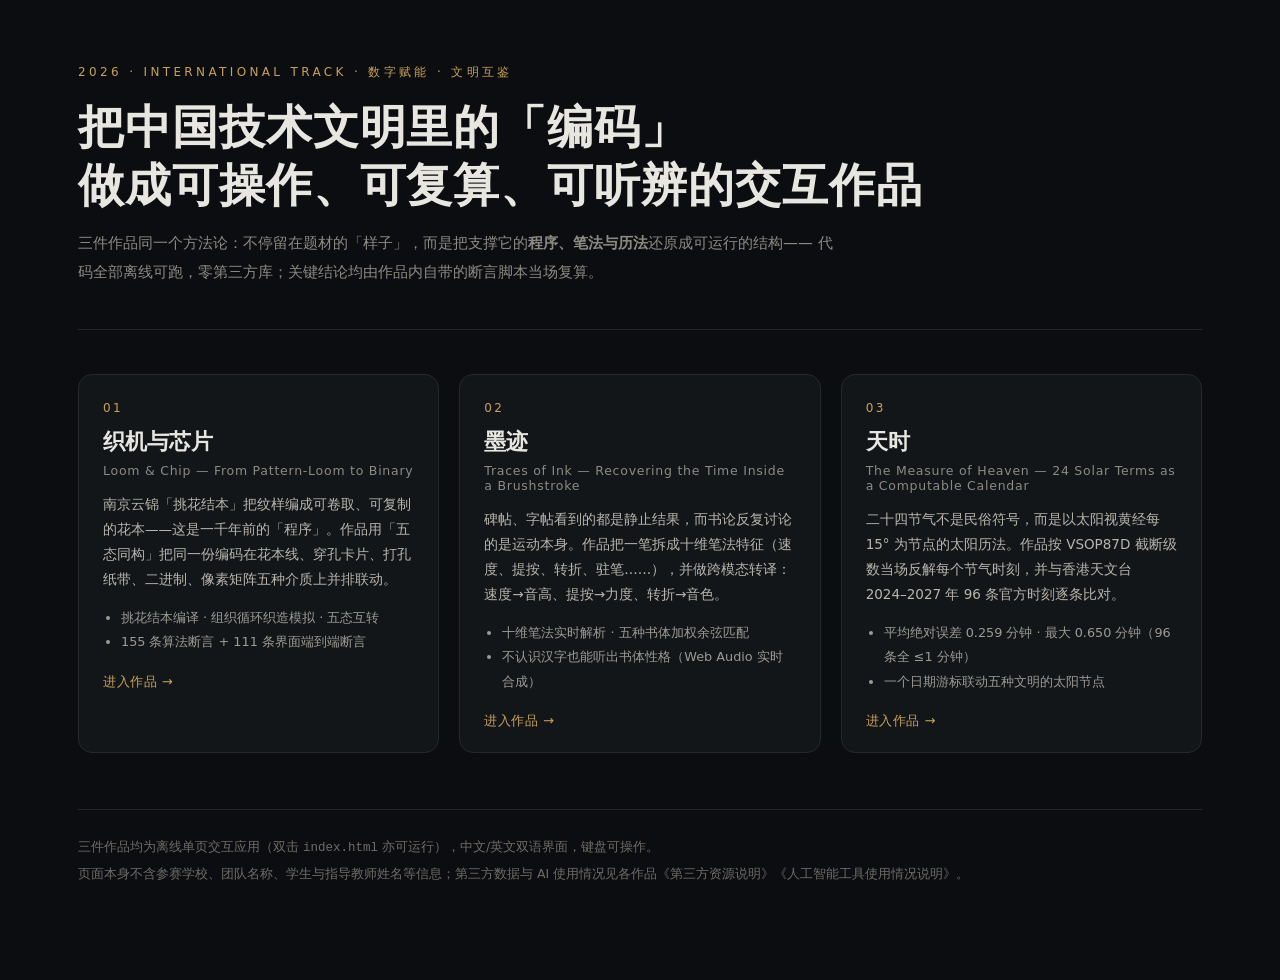
==== index.html @ d6a2b327 "publish: three interactive works (offline, zero-dependency)" ====
<!doctype html>
<html lang="zh-CN">
<head>
<meta charset="utf-8">
<meta name="viewport" content="width=device-width,initial-scale=1">
<title>数字赋能 · 文明互鉴 —— 三件数字人文交互作品</title>
<meta name="description" content="2026 数媒竞赛国际专项赛 · 三件以中国技术文明为题的离线可运行交互作品：织机与芯片 / 墨迹 / 天时">
<style>
*{box-sizing:border-box}
:root{--bg:#0b0d10;--fg:#e8e6e1;--dim:#8d8a83;--line:#25282d;--gold:#c8a15a;--card:#131619}
html,body{margin:0;background:var(--bg);color:var(--fg)}
body{font-family:"PingFang SC","Noto Sans SC","Microsoft YaHei",system-ui,sans-serif;-webkit-font-smoothing:antialiased}
.wrap{max-width:1180px;margin:0 auto;padding:64px 28px 96px}
header{border-bottom:1px solid var(--line);padding-bottom:28px;margin-bottom:44px}
.kicker{font-size:12px;letter-spacing:.28em;color:var(--gold);text-transform:uppercase}
h1{font-size:clamp(28px,4.2vw,46px);line-height:1.25;margin:18px 0 10px;font-weight:600;letter-spacing:.02em}
.sub{color:var(--dim);font-size:15px;line-height:1.9;max-width:760px}
.grid{display:grid;grid-template-columns:repeat(auto-fit,minmax(320px,1fr));gap:20px}
a.card{display:block;text-decoration:none;color:inherit;background:var(--card);border:1px solid var(--line);
       border-radius:14px;padding:26px 24px 22px;transition:.25s;position:relative;overflow:hidden}
a.card:hover{border-color:#3b3f45;transform:translateY(-3px)}
.card .num{font-size:12px;color:var(--gold);letter-spacing:.2em}
.card h2{font-size:22px;margin:12px 0 6px;font-weight:600}
.card .en{font-size:12.5px;color:var(--dim);letter-spacing:.06em;margin-bottom:14px}
.card p{color:#b9b5ad;font-size:13.5px;line-height:1.85;margin:0}
.card ul{margin:14px 0 0;padding-left:18px;color:#9d9a93;font-size:12.8px;line-height:1.9}
.card .go{margin-top:18px;font-size:13px;color:var(--gold);letter-spacing:.04em}
footer{margin-top:56px;padding-top:24px;border-top:1px solid var(--line);color:#6f6c66;font-size:12.5px;line-height:2}
footer a{color:#8d8a83}
@media(max-width:560px){.wrap{padding:40px 18px 64px}}
</style>
</head>
<body>
<div class="wrap">
  <header>
    <div class="kicker">2026 · INTERNATIONAL TRACK · 数字赋能 · 文明互鉴</div>
    <h1>把中国技术文明里的「编码」<br>做成可操作、可复算、可听辨的交互作品</h1>
    <p class="sub">
      三件作品同一个方法论：不停留在题材的「样子」，而是把支撑它的<b>程序、笔法与历法</b>还原成可运行的结构——
      代码全部离线可跑，零第三方库；关键结论均由作品内自带的断言脚本当场复算。
    </p>
  </header>

  <div class="grid">
    <a class="card" href="loom/">
      <div class="num">01</div>
      <h2>织机与芯片</h2>
      <div class="en">Loom &amp; Chip — From Pattern-Loom to Binary</div>
      <p>南京云锦「挑花结本」把纹样编成可卷取、可复制的花本——这是一千年前的「程序」。作品用「五态同构」把同一份编码在花本线、穿孔卡片、打孔纸带、二进制、像素矩阵五种介质上并排联动。</p>
      <ul><li>挑花结本编译 · 组织循环织造模拟 · 五态互转</li><li>155 条算法断言 + 111 条界面端到端断言</li></ul>
      <div class="go">进入作品 →</div>
    </a>

    <a class="card" href="ink/">
      <div class="num">02</div>
      <h2>墨迹</h2>
      <div class="en">Traces of Ink — Recovering the Time Inside a Brushstroke</div>
      <p>碑帖、字帖看到的都是静止结果，而书论反复讨论的是运动本身。作品把一笔拆成十维笔法特征（速度、提按、转折、驻笔……），并做跨模态转译：速度→音高、提按→力度、转折→音色。</p>
      <ul><li>十维笔法实时解析 · 五种书体加权余弦匹配</li><li>不认识汉字也能听出书体性格（Web Audio 实时合成）</li></ul>
      <div class="go">进入作品 →</div>
    </a>

    <a class="card" href="solar/">
      <div class="num">03</div>
      <h2>天时</h2>
      <div class="en">The Measure of Heaven — 24 Solar Terms as a Computable Calendar</div>
      <p>二十四节气不是民俗符号，而是以太阳视黄经每 15° 为节点的太阳历法。作品按 VSOP87D 截断级数当场反解每个节气时刻，并与香港天文台 2024–2027 年 96 条官方时刻逐条比对。</p>
      <ul><li>平均绝对误差 0.259 分钟 · 最大 0.650 分钟（96 条全 ≤1 分钟）</li><li>一个日期游标联动五种文明的太阳节点</li></ul>
      <div class="go">进入作品 →</div>
    </a>
  </div>

  <footer>
    三件作品均为离线单页交互应用（双击 <code>index.html</code> 亦可运行），中文/英文双语界面，键盘可操作。<br>
    页面本身不含参赛学校、团队名称、学生与指导教师姓名等信息；第三方数据与 AI 使用情况见各作品《第三方资源说明》《人工智能工具使用情况说明》。
  </footer>
</div>
</body>
</html>
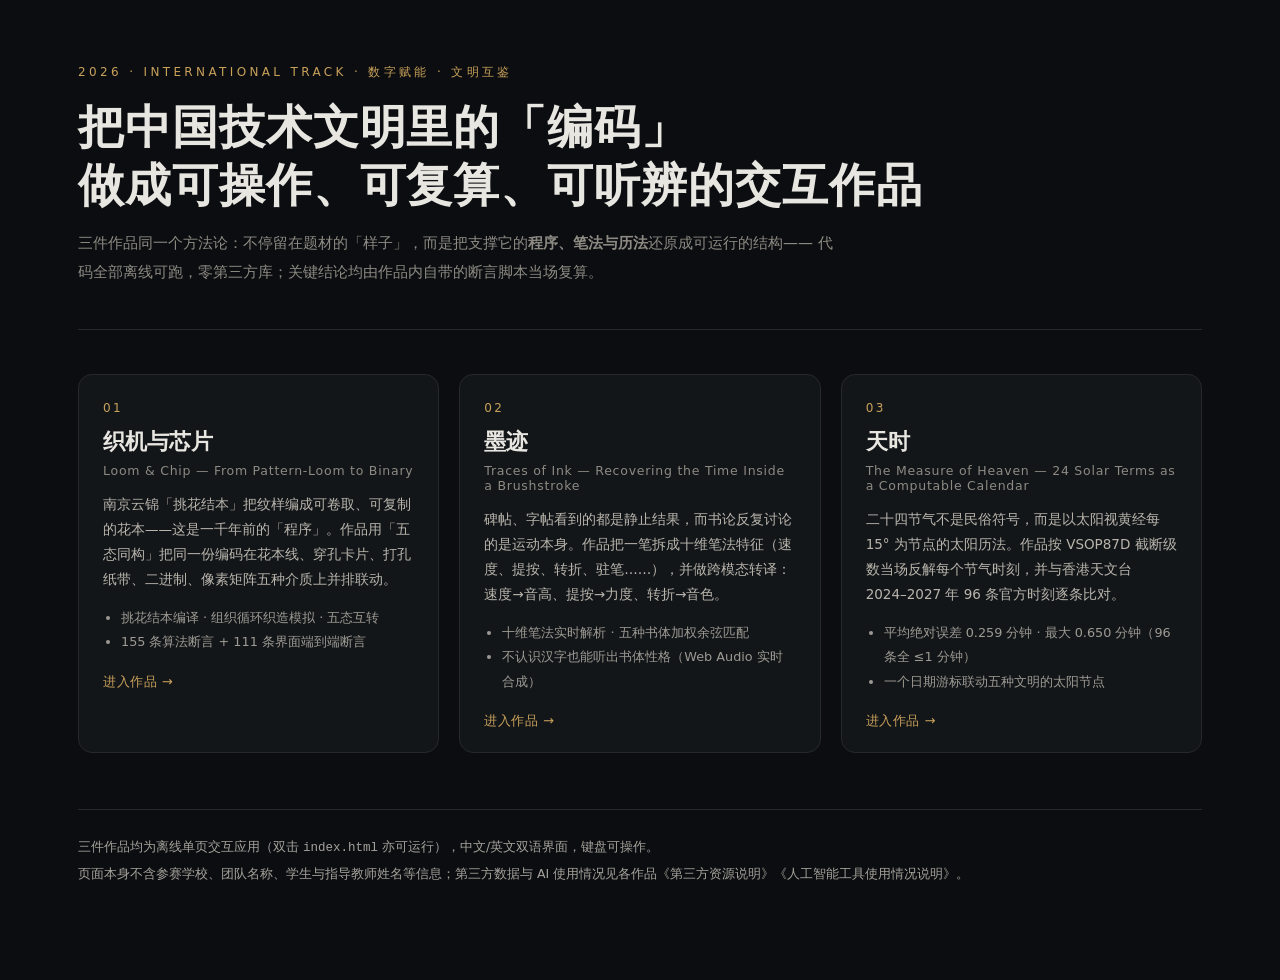
==== commit 6dc6a9fc: "publish: three interactive works (offline, zero-dependency)" ====
--- a/index.html
+++ b/index.html
@@ -25,8 +25,8 @@
 .card p{color:#b9b5ad;font-size:13.5px;line-height:1.85;margin:0}
 .card ul{margin:14px 0 0;padding-left:18px;color:#9d9a93;font-size:12.8px;line-height:1.9}
 .card .go{margin-top:18px;font-size:13px;color:var(--gold);letter-spacing:.04em}
-footer{margin-top:56px;padding-top:24px;border-top:1px solid var(--line);color:#6f6c66;font-size:12.5px;line-height:2}
-footer a{color:#8d8a83}
+footer{margin-top:56px;padding-top:24px;border-top:1px solid var(--line);color:#a5a29b;font-size:12.5px;line-height:2}
+footer a{color:#c0bcb4}
 @media(max-width:560px){.wrap{padding:40px 18px 64px}}
 </style>
 </head>
@@ -41,6 +41,7 @@
     </p>
   </header>
 
+  <main>
   <div class="grid">
     <a class="card" href="loom/">
       <div class="num">01</div>
@@ -69,6 +70,7 @@
       <div class="go">进入作品 →</div>
     </a>
   </div>
+  </main>
 
   <footer>
     三件作品均为离线单页交互应用（双击 <code>index.html</code> 亦可运行），中文/英文双语界面，键盘可操作。<br>
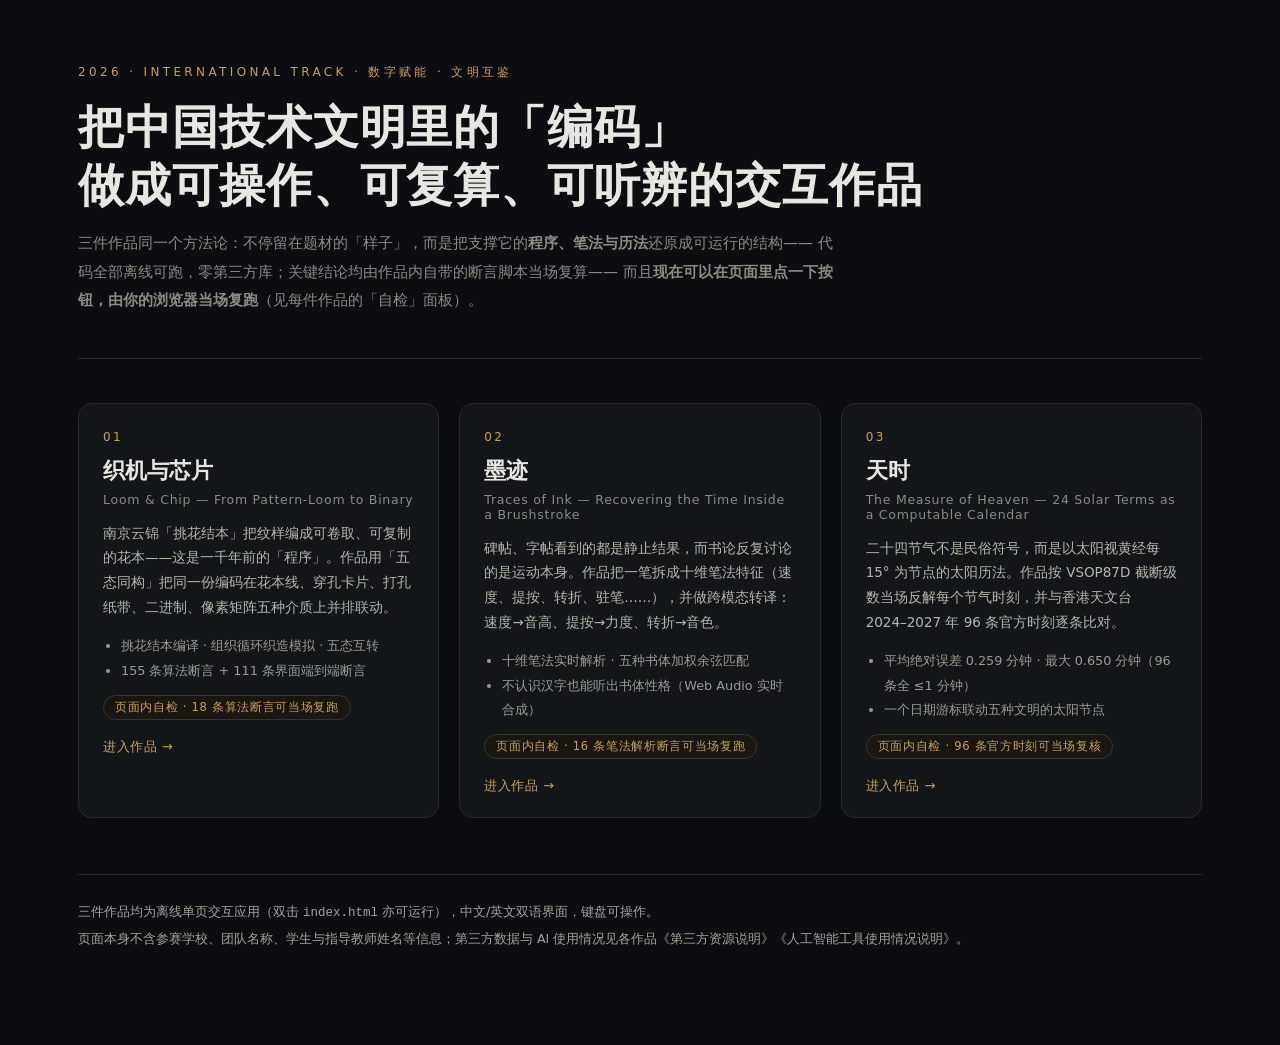
==== commit 3c0d1a06: "publish: three interactive works (offline, zero-dependency)" ====
--- a/index.html
+++ b/index.html
@@ -25,6 +25,7 @@
 .card p{color:#b9b5ad;font-size:13.5px;line-height:1.85;margin:0}
 .card ul{margin:14px 0 0;padding-left:18px;color:#9d9a93;font-size:12.8px;line-height:1.9}
 .card .go{margin-top:18px;font-size:13px;color:var(--gold);letter-spacing:.04em}
+.card .chk{margin-top:12px;display:inline-block;font-size:11.5px;letter-spacing:.06em;color:var(--gold);border:1px solid #3a3327;border-radius:999px;padding:4px 11px;background:#191510}
 footer{margin-top:56px;padding-top:24px;border-top:1px solid var(--line);color:#a5a29b;font-size:12.5px;line-height:2}
 footer a{color:#c0bcb4}
 @media(max-width:560px){.wrap{padding:40px 18px 64px}}
@@ -37,7 +38,8 @@
     <h1>把中国技术文明里的「编码」<br>做成可操作、可复算、可听辨的交互作品</h1>
     <p class="sub">
       三件作品同一个方法论：不停留在题材的「样子」，而是把支撑它的<b>程序、笔法与历法</b>还原成可运行的结构——
-      代码全部离线可跑，零第三方库；关键结论均由作品内自带的断言脚本当场复算。
+      代码全部离线可跑，零第三方库；关键结论均由作品内自带的断言脚本当场复算——
+      而且<b>现在可以在页面里点一下按钮，由你的浏览器当场复跑</b>（见每件作品的「自检」面板）。
     </p>
   </header>
 
@@ -49,6 +51,7 @@
       <div class="en">Loom &amp; Chip — From Pattern-Loom to Binary</div>
       <p>南京云锦「挑花结本」把纹样编成可卷取、可复制的花本——这是一千年前的「程序」。作品用「五态同构」把同一份编码在花本线、穿孔卡片、打孔纸带、二进制、像素矩阵五种介质上并排联动。</p>
       <ul><li>挑花结本编译 · 组织循环织造模拟 · 五态互转</li><li>155 条算法断言 + 111 条界面端到端断言</li></ul>
+      <div class="chk">页面内自检 · 18 条算法断言可当场复跑</div>
       <div class="go">进入作品 →</div>
     </a>
 
@@ -58,6 +61,7 @@
       <div class="en">Traces of Ink — Recovering the Time Inside a Brushstroke</div>
       <p>碑帖、字帖看到的都是静止结果，而书论反复讨论的是运动本身。作品把一笔拆成十维笔法特征（速度、提按、转折、驻笔……），并做跨模态转译：速度→音高、提按→力度、转折→音色。</p>
       <ul><li>十维笔法实时解析 · 五种书体加权余弦匹配</li><li>不认识汉字也能听出书体性格（Web Audio 实时合成）</li></ul>
+      <div class="chk">页面内自检 · 16 条笔法解析断言可当场复跑</div>
       <div class="go">进入作品 →</div>
     </a>
 
@@ -67,6 +71,7 @@
       <div class="en">The Measure of Heaven — 24 Solar Terms as a Computable Calendar</div>
       <p>二十四节气不是民俗符号，而是以太阳视黄经每 15° 为节点的太阳历法。作品按 VSOP87D 截断级数当场反解每个节气时刻，并与香港天文台 2024–2027 年 96 条官方时刻逐条比对。</p>
       <ul><li>平均绝对误差 0.259 分钟 · 最大 0.650 分钟（96 条全 ≤1 分钟）</li><li>一个日期游标联动五种文明的太阳节点</li></ul>
+      <div class="chk">页面内自检 · 96 条官方时刻可当场复核</div>
       <div class="go">进入作品 →</div>
     </a>
   </div>
